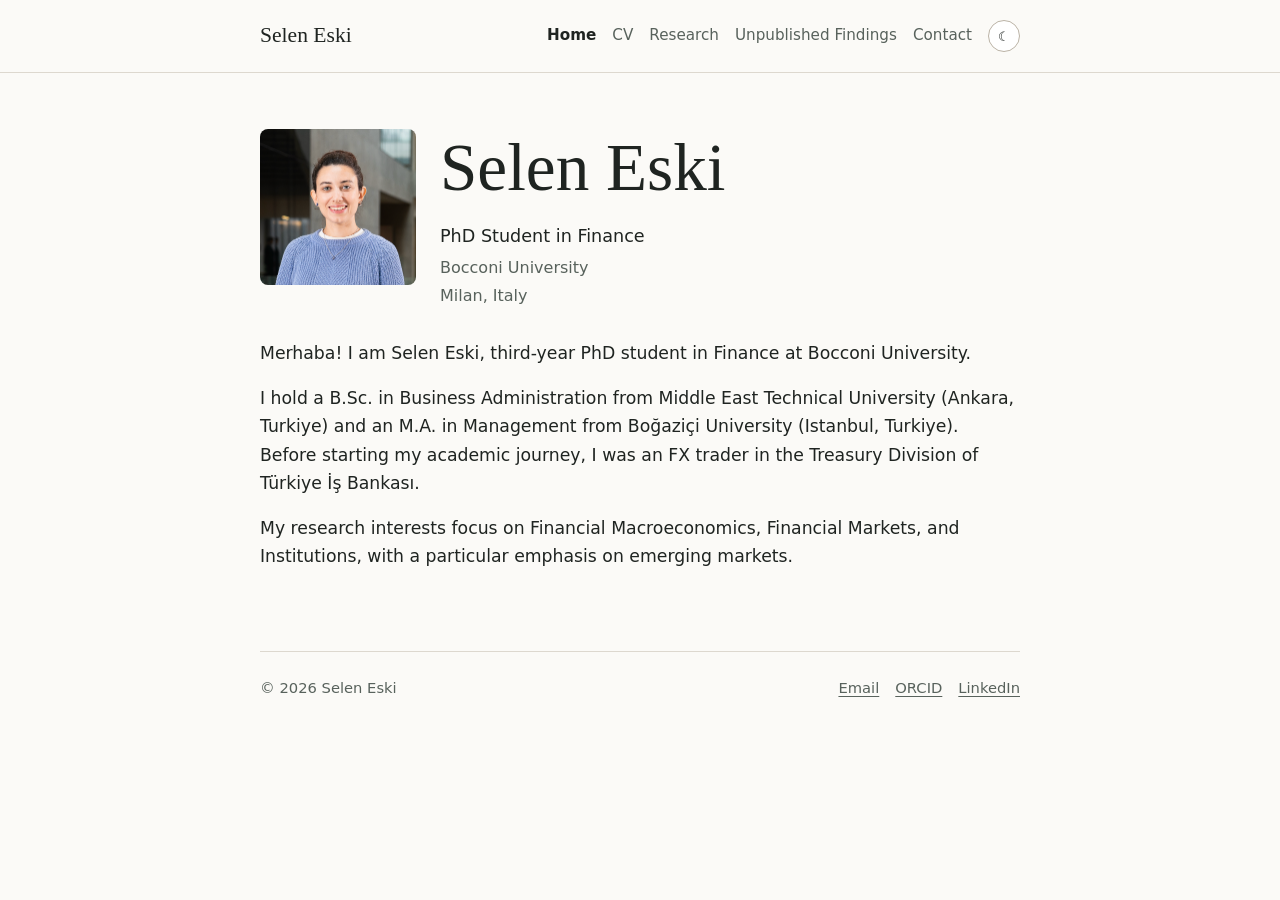
==== index.html @ cfaba61d "Add files via upload" ====
<!doctype html>
<html lang="en">
  <head>
    <meta charset="utf-8">
    <meta name="viewport" content="width=device-width, initial-scale=1">
    <title>Selen Eski</title>
    <meta name="description" content="Selen Eski, PhD Student in Finance at Bocconi University.">
    <link rel="stylesheet" href="assets/styles.css">
    <script src="assets/theme.js" defer></script>
  </head>
  <body>
    <a class="skip-link" href="#main">Skip to content</a>
    <header class="site-header">
      <div class="header-inner">
        <a class="brand" href="index.html">Selen Eski</a>
        <nav class="nav" aria-label="Primary">
          <a href="index.html" aria-current="page">Home</a>
          <a href="cv.html">CV</a>
          <a href="research.html">Research</a>
          <a href="unpublished-findings.html">Unpublished Findings</a>
          <a href="contact.html">Contact</a>
          <button class="theme-toggle" type="button" data-theme-toggle aria-label="Toggle colour theme">☾</button>
        </nav>
      </div>
    </header>

    <main id="main">
      <section class="intro">
        <img class="portrait" src="assets/photo.png" alt="Selen Eski" width="156" height="156">
        <div>
          <h1>Selen Eski</h1>
          <p class="role">PhD Student in Finance</p>
          <p class="affiliation">Bocconi University</p>
          <p class="affiliation">Milan, Italy</p>
        </div>
      </section>

      <div class="lead">
        <p>Merhaba! I am Selen Eski, third-year PhD student in Finance at Bocconi University.</p>
        <p>I hold a B.Sc. in Business Administration from Middle East Technical University (Ankara, Turkiye) and an M.A. in Management from Boğaziçi University (Istanbul, Turkiye). Before starting my academic journey, I was an FX trader in the Treasury Division of Türkiye İş Bankası.</p>
        <p>My research interests focus on Financial Macroeconomics, Financial Markets, and Institutions, with a particular emphasis on emerging markets.</p>
      </div>
    </main>

    <footer class="site-footer">
      <span>© 2026 Selen Eski</span>
      <div class="footer-links">
        <a href="mailto:selen.eski@phd.unibocconi.it">Email</a>
        <a href="https://orcid.org/0009-0007-5661-3999">ORCID</a>
        <a href="https://www.linkedin.com/in/selen-eski-ba7762125/">LinkedIn</a>
      </div>
    </footer>
  </body>
</html>
---- assets/styles.css ----
:root {
  color-scheme: light;
  --accent: #2f5d50;
  --accent-contrast: #ffffff;
  --bg: #fbfaf7;
  --surface: #ffffff;
  --text: #1f2421;
  --text-soft: #58625c;
  --text-faint: #7a847e;
  --border: #ddd8cf;
  --border-strong: #bbb3a6;
  --max-width: 760px;
  --font-body: Inter, ui-sans-serif, system-ui, -apple-system, BlinkMacSystemFont, "Segoe UI", sans-serif;
  --font-display: Newsreader, Georgia, "Times New Roman", serif;
}

:root[data-theme="dark"] {
  color-scheme: dark;
  --accent: #8fb8ac;
  --accent-contrast: #14201c;
  --bg: #171917;
  --surface: #20231f;
  --text: #f2efe8;
  --text-soft: #cbc5bb;
  --text-faint: #9f978c;
  --border: #343a34;
  --border-strong: #515a52;
}

@media (prefers-color-scheme: dark) {
  :root:not([data-theme="light"]) {
    color-scheme: dark;
    --accent: #8fb8ac;
    --accent-contrast: #14201c;
    --bg: #171917;
    --surface: #20231f;
    --text: #f2efe8;
    --text-soft: #cbc5bb;
    --text-faint: #9f978c;
    --border: #343a34;
    --border-strong: #515a52;
  }
}

* {
  box-sizing: border-box;
}

body {
  margin: 0;
  background: var(--bg);
  color: var(--text);
  font-family: var(--font-body);
  line-height: 1.65;
  text-rendering: optimizeLegibility;
}

a {
  color: inherit;
  text-decoration-thickness: 0.08em;
  text-underline-offset: 0.2em;
}

a:hover {
  color: var(--accent);
}

.skip-link {
  position: absolute;
  left: 1rem;
  top: -4rem;
  z-index: 10;
  background: var(--accent);
  color: var(--accent-contrast);
  padding: 0.6rem 0.9rem;
  border-radius: 4px;
}

.skip-link:focus {
  top: 1rem;
}

.site-header {
  border-bottom: 1px solid var(--border);
}

.header-inner,
main,
.site-footer {
  width: min(100% - 2rem, var(--max-width));
  margin-inline: auto;
}

.header-inner {
  min-height: 4.5rem;
  display: flex;
  align-items: center;
  justify-content: space-between;
  gap: 1.5rem;
}

.brand {
  font-family: var(--font-display);
  font-size: 1.35rem;
  text-decoration: none;
}

.nav {
  display: flex;
  align-items: center;
  gap: 1rem;
  flex-wrap: wrap;
  font-size: 0.95rem;
}

.nav a {
  text-decoration: none;
  color: var(--text-soft);
}

.nav a[aria-current="page"] {
  color: var(--text);
  font-weight: 650;
}

.theme-toggle {
  width: 2rem;
  height: 2rem;
  border: 1px solid var(--border-strong);
  border-radius: 50%;
  background: var(--surface);
  color: var(--text);
  cursor: pointer;
  display: inline-grid;
  place-items: center;
}

.theme-toggle:hover {
  border-color: var(--accent);
  color: var(--accent);
}

main {
  padding-block: 3.5rem 4rem;
}

.eyebrow {
  margin: 0 0 0.5rem;
  color: var(--text-faint);
  font-size: 0.76rem;
  letter-spacing: 0.12em;
  text-transform: uppercase;
}

h1,
h2,
h3 {
  font-family: var(--font-display);
  line-height: 1.15;
  font-weight: 500;
}

h1 {
  margin: 0 0 1rem;
  font-size: clamp(2.4rem, 8vw, 4.2rem);
}

h2 {
  margin: 0 0 1.25rem;
  padding-bottom: 0.55rem;
  border-bottom: 2px solid var(--border-strong);
  font-size: 1.65rem;
}

h3 {
  margin: 0 0 0.4rem;
  font-size: 1.24rem;
}

p {
  margin: 0 0 1rem;
}

.intro {
  display: flex;
  align-items: flex-start;
  gap: 1.5rem;
  margin-bottom: 1.75rem;
}

.portrait {
  width: 156px;
  aspect-ratio: 1;
  object-fit: cover;
  border-radius: 8px;
  flex: 0 0 auto;
  background: var(--border);
}

.role {
  margin-bottom: 0.25rem;
  font-size: 1.1rem;
}

.affiliation {
  margin-bottom: 0.1rem;
  color: var(--text-soft);
}

.lead {
  font-size: 1.08rem;
}

.page-head {
  margin-bottom: 2rem;
}

.actions {
  display: flex;
  align-items: center;
  justify-content: space-between;
  gap: 1rem;
}

.button {
  display: inline-flex;
  align-items: center;
  justify-content: center;
  min-height: 2.5rem;
  padding: 0.55rem 1rem;
  border: 1px solid var(--border-strong);
  border-radius: 4px;
  text-decoration: none;
  font-size: 0.92rem;
}

.button:hover {
  background: var(--accent);
  color: var(--accent-contrast);
  border-color: var(--accent);
}

.section {
  margin-bottom: 2.75rem;
}

.timeline,
.paper-list,
.details {
  margin: 0;
  padding: 0;
  list-style: none;
}

.timeline li,
.details div {
  display: grid;
  grid-template-columns: 8rem 1fr;
  gap: 1rem;
  padding-block: 0.9rem;
}

.period,
.details dt,
.byline,
.venue {
  color: var(--text-faint);
  font-size: 0.92rem;
}

.headline {
  margin: 0;
}

.org {
  color: var(--text-soft);
}

.sep {
  color: var(--text-faint);
  margin-inline: 0.35ch;
}

.note {
  margin-top: 0.2rem;
  color: var(--text-soft);
  font-size: 0.92rem;
}

.section-nav {
  display: flex;
  gap: 1rem;
  flex-wrap: wrap;
  margin-bottom: 2.25rem;
  padding-bottom: 1rem;
  border-bottom: 1px solid var(--border);
}

.section-nav a {
  color: var(--text-soft);
}

.paper {
  padding-block: 1.35rem;
  border-bottom: 1px solid var(--border);
}

.paper:last-child {
  border-bottom: 0;
}

.links {
  display: flex;
  gap: 1rem;
  flex-wrap: wrap;
  margin-top: 0.5rem;
}

.links a,
summary {
  color: var(--text-soft);
  font-size: 0.78rem;
  letter-spacing: 0.04em;
  text-transform: uppercase;
}

summary {
  cursor: pointer;
  width: fit-content;
}

details p {
  margin-top: 0.75rem;
  color: var(--text-soft);
  font-size: 0.95rem;
}

.empty {
  color: var(--text-soft);
}

.office {
  white-space: pre-line;
  color: var(--text-soft);
}

.site-footer {
  border-top: 1px solid var(--border);
  padding-block: 1.5rem 2rem;
  display: flex;
  justify-content: space-between;
  gap: 1rem;
  flex-wrap: wrap;
  color: var(--text-soft);
  font-size: 0.92rem;
}

.footer-links {
  display: flex;
  gap: 1rem;
  flex-wrap: wrap;
}

@media (max-width: 640px) {
  .header-inner {
    align-items: flex-start;
    flex-direction: column;
    padding-block: 1rem;
    gap: 0.8rem;
  }

  .intro {
    flex-direction: column;
  }

  .timeline li,
  .details div {
    grid-template-columns: 1fr;
    gap: 0.15rem;
  }

  .actions,
  .site-footer {
    align-items: flex-start;
    flex-direction: column;
  }
}
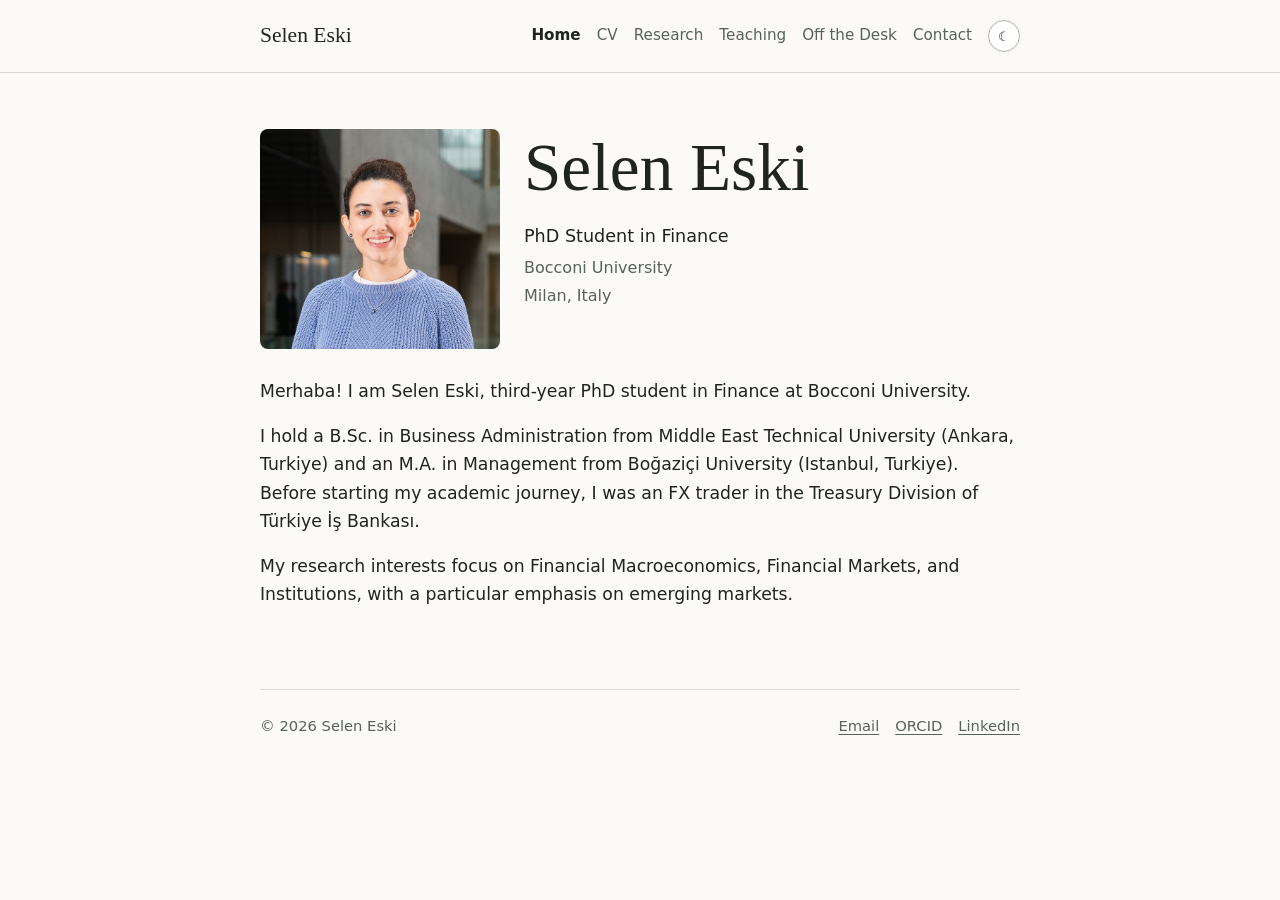
==== commit fc265519: "Add files via upload" ====
--- a/index.html
+++ b/index.html
@@ -17,7 +17,8 @@
           <a href="index.html" aria-current="page">Home</a>
           <a href="cv.html">CV</a>
           <a href="research.html">Research</a>
-          <a href="unpublished-findings.html">Unpublished Findings</a>
+          <a href="teaching.html">Teaching</a>
+          <a href="unpublished-findings.html">Off the Desk</a>
           <a href="contact.html">Contact</a>
           <button class="theme-toggle" type="button" data-theme-toggle aria-label="Toggle colour theme">☾</button>
         </nav>
@@ -26,7 +27,7 @@
 
     <main id="main">
       <section class="intro">
-        <img class="portrait" src="assets/photo.png" alt="Selen Eski" width="156" height="156">
+        <img class="portrait" src="assets/photo.png" alt="Selen Eski" width="220" height="220">
         <div>
           <h1>Selen Eski</h1>
           <p class="role">PhD Student in Finance</p>
--- a/assets/styles.css
+++ b/assets/styles.css
@@ -189,7 +189,7 @@
 }
 
 .portrait {
-  width: 156px;
+  width: clamp(190px, 30vw, 240px);
   aspect-ratio: 1;
   object-fit: cover;
   border-radius: 8px;
@@ -344,6 +344,70 @@
   color: var(--text-soft);
 }
 
+.food-guide {
+  display: grid;
+  gap: 1.75rem;
+}
+
+.food-card {
+  display: grid;
+  grid-template-columns: minmax(10rem, 13rem) 1fr;
+  gap: 1.5rem;
+  padding-block: 1.5rem;
+  border-bottom: 1px solid var(--border);
+}
+
+.food-card:last-child {
+  border-bottom: 0;
+}
+
+.food-photo {
+  width: 100%;
+  aspect-ratio: 4 / 3;
+  border-radius: 6px;
+  object-fit: cover;
+  background: var(--surface);
+}
+
+.food-photo-grid {
+  display: grid;
+  gap: 0.65rem;
+}
+
+.food-photo-grid .food-photo {
+  aspect-ratio: 4 / 3;
+}
+
+.food-photo.placeholder {
+  border: 1px dashed var(--border-strong);
+  background:
+    linear-gradient(135deg, transparent 0 48%, var(--border) 49% 51%, transparent 52%),
+    var(--surface);
+}
+
+.food-copy .eyebrow {
+  margin-bottom: 0.35rem;
+}
+
+.food-copy p {
+  color: var(--text-soft);
+}
+
+.food-copy p:last-child {
+  margin-bottom: 0;
+}
+
+.food-copy .venue {
+  margin-bottom: 0.85rem;
+  color: var(--text-faint);
+}
+
+.food-copy .venue a {
+  color: var(--text-soft);
+  font-weight: 650;
+  text-decoration-color: var(--border-strong);
+}
+
 .site-footer {
   border-top: 1px solid var(--border);
   padding-block: 1.5rem 2rem;
@@ -379,6 +443,10 @@
     gap: 0.15rem;
   }
 
+  .food-card {
+    grid-template-columns: 1fr;
+  }
+
   .actions,
   .site-footer {
     align-items: flex-start;
